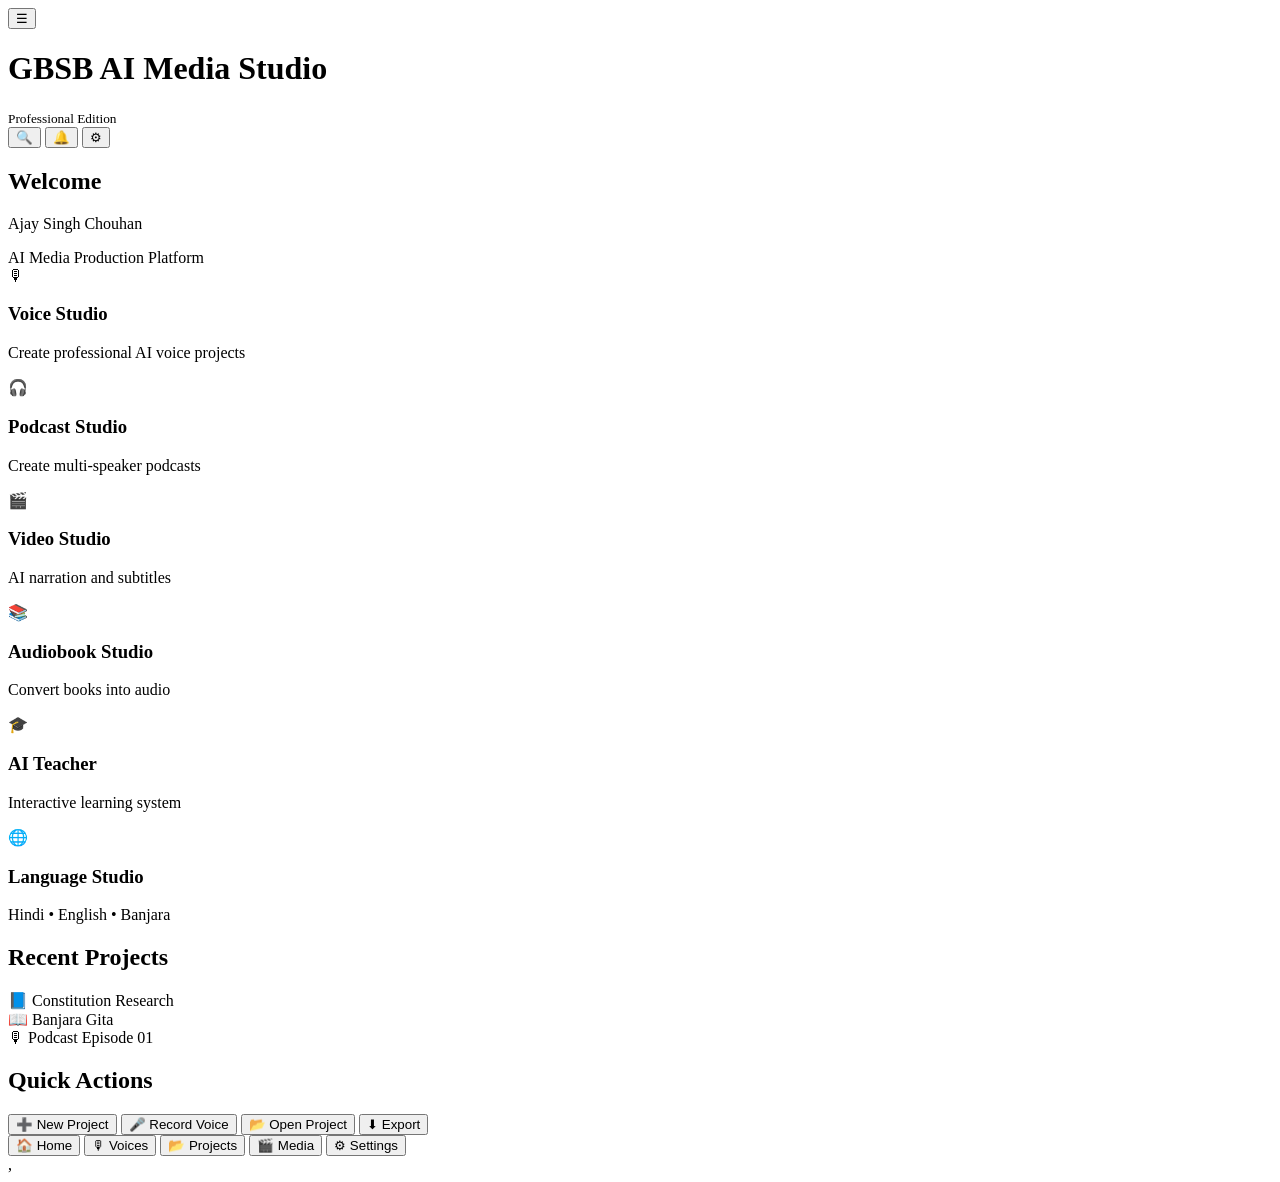
==== index.html @ da9046f4 "git add . git commit -m "Add dashboard index page" git push origin main Initial HTML structure for G" ====
<!DOCTYPE html>
<html lang="en">
<head>
    <meta charset="UTF-8">
    <meta name="viewport" content="width=device-width, initial-scale=1.0">
    <meta name="theme-color" content="#111827">

    <title>GBSB AI Media Studio</title>

    <link rel="manifest" href="manifest.json">

    <link rel="stylesheet" href="css/app.css">
    <link rel="stylesheet" href="css/dashboard.css">
    <link rel="stylesheet" href="css/voice-library.css">

    <script defer src="js/app.js"></script>
    <script defer src="js/dashboard.js"></script>
</head>

<body>

<header class="topbar">

    <button class="icon-btn">
        ☰
    </button>

    <div class="logo">

        <h1>GBSB AI Media Studio</h1>

        <small>Professional Edition</small>

    </div>

    <div class="top-actions">

        <button class="icon-btn">🔍</button>

        <button class="icon-btn">🔔</button>

        <button class="icon-btn">⚙</button>

    </div>

</header>

<main>

<section class="welcome-card">

<h2>Welcome</h2>

<p>Ajay Singh Chouhan</p>

<span>AI Media Production Platform</span>

</section>



<section class="dashboard-grid">

<div class="card">
🎙
<h3>Voice Studio</h3>
<p>Create professional AI voice projects</p>
</div>

<div class="card">
🎧
<h3>Podcast Studio</h3>
<p>Create multi-speaker podcasts</p>
</div>

<div class="card">
🎬
<h3>Video Studio</h3>
<p>AI narration and subtitles</p>
</div>

<div class="card">
📚
<h3>Audiobook Studio</h3>
<p>Convert books into audio</p>
</div>

<div class="card">
🎓
<h3>AI Teacher</h3>
<p>Interactive learning system</p>
</div>

<div class="card">
🌐
<h3>Language Studio</h3>
<p>Hindi • English • Banjara</p>
</div>

</section>



<section class="recent-projects">

<h2>Recent Projects</h2>

<div class="project-card">
📘 Constitution Research
</div>

<div class="project-card">
📖 Banjara Gita
</div>

<div class="project-card">
🎙 Podcast Episode 01
</div>

</section>



<section class="quick-actions">

<h2>Quick Actions</h2>

<button>➕ New Project</button>

<button>🎤 Record Voice</button>

<button>📂 Open Project</button>

<button>⬇ Export</button>

</section>

</main>



<nav class="bottom-nav">

<button>
🏠
<span>Home</span>
</button>

<button>
🎙
<span>Voices</span>
</button>

<button>
📂
<span>Projects</span>
</button>

<button>
🎬
<span>Media</span>
</button>

<button>
⚙
<span>Settings</span>
</button>

</nav>

</body>
  </html>,
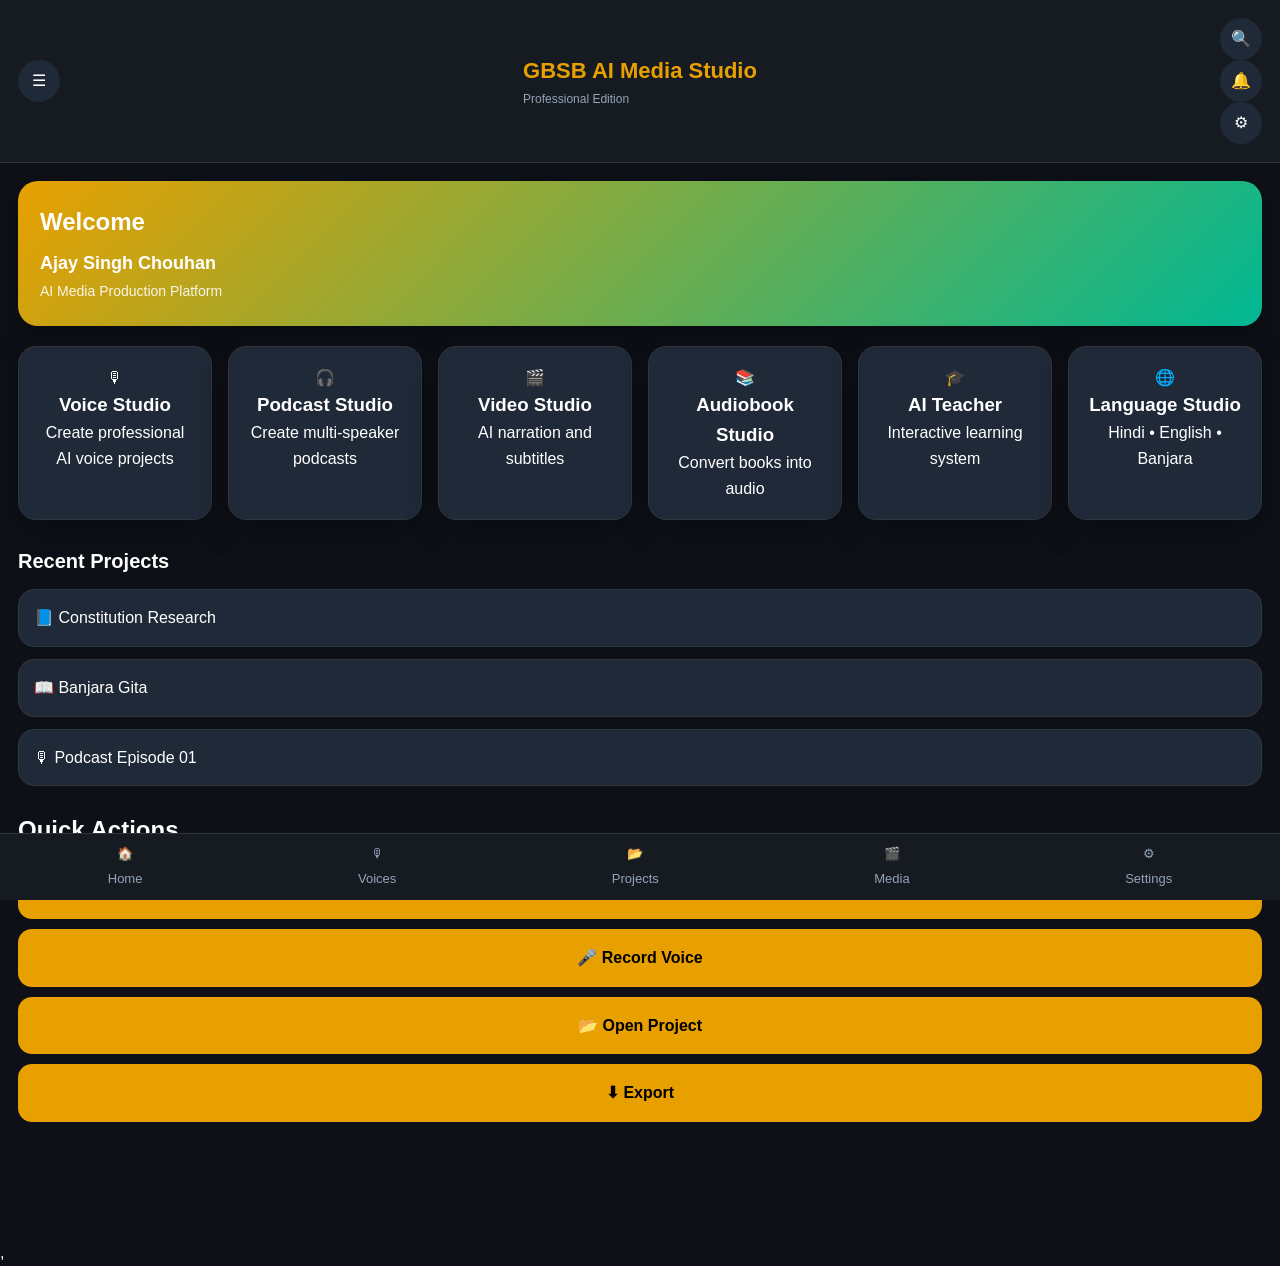
==== commit f23855ef: "Add onclick handlers to action buttons in index.html" ====
--- a/index.html
+++ b/index.html
@@ -125,14 +125,13 @@
 
 <h2>Quick Actions</h2>
 
-<button>➕ New Project</button>
+<button onclick="ProjectManager.create()">➕ New Project</button>
 
-<button>🎤 Record Voice</button>
+<button onclick="window.location.href='voices.html'">🎤 Record Voice</button>
 
-<button>📂 Open Project</button>
+<button onclick="ProjectManager.open()">📂 Open Project</button>
 
-<button>⬇ Export</button>
-
+<button onclick="ProjectManager.export()">⬇ Export</button>
 </section>
 
 </main>
--- a/css/app.css
+++ b/css/app.css
@@ -0,0 +1,204 @@
+/*
+=========================================================
+GBSB AI Media Studio
+Version : 0.1.0 Alpha
+Module  : Core Design System
+Author  : Ajay Singh Chouhan
+Organization : GBSB4U Publications
+License : MIT
+=========================================================
+*/
+
+/* ---------- Root Variables ---------- */
+
+:root{
+
+    --primary:#E8A000;
+    --secondary:#00B894;
+
+    --background:#0D1117;
+    --surface:#161B22;
+    --card:#1F2937;
+
+    --text:#FFFFFF;
+    --text-secondary:#94A3B8;
+
+    --success:#22C55E;
+    --warning:#F59E0B;
+    --danger:#EF4444;
+
+    --border:#30363D;
+
+    --radius:18px;
+
+    --shadow:0 10px 30px rgba(0,0,0,.35);
+
+    --transition:.30s ease;
+
+}
+
+/* ---------- Reset ---------- */
+
+*{
+
+margin:0;
+
+padding:0;
+
+box-sizing:border-box;
+
+}
+
+html{
+
+scroll-behavior:smooth;
+
+}
+
+body{
+
+background:var(--background);
+
+color:var(--text);
+
+font-family:
+
+"Segoe UI",
+
+"Noto Sans",
+
+"Noto Sans Devanagari",
+
+sans-serif;
+
+font-size:16px;
+
+line-height:1.6;
+
+}
+
+/* ---------- Links ---------- */
+
+a{
+
+color:inherit;
+
+text-decoration:none;
+
+}
+
+/* ---------- Images ---------- */
+
+img{
+
+max-width:100%;
+
+display:block;
+
+}
+
+/* ---------- Buttons ---------- */
+
+button{
+
+font:inherit;
+
+cursor:pointer;
+
+border:none;
+
+outline:none;
+
+transition:var(--transition);
+
+}
+
+.btn{
+
+padding:14px 18px;
+
+border-radius:var(--radius);
+
+font-weight:600;
+
+}
+
+.btn-primary{
+
+background:var(--primary);
+
+color:#000;
+
+}
+
+.btn-secondary{
+
+background:var(--secondary);
+
+color:#fff;
+
+}
+
+.btn-outline{
+
+background:transparent;
+
+border:1px solid var(--border);
+
+color:var(--text);
+
+}
+
+/* ---------- Cards ---------- */
+
+.card{
+
+background:var(--card);
+
+border:1px solid var(--border);
+
+border-radius:var(--radius);
+
+padding:18px;
+
+box-shadow:var(--shadow);
+
+}
+
+/* ---------- Utility Classes ---------- */
+
+.text-center{
+
+text-align:center;
+
+}
+
+.flex{
+
+display:flex;
+
+}
+
+.hidden{
+
+display:none;
+
+}
+
+/* ---------- Responsive ---------- */
+
+@media (max-width:768px){
+
+body{
+
+font-size:15px;
+
+}
+
+.card{
+
+padding:16px;
+
+}
+
+}
--- a/css/dashboard.css
+++ b/css/dashboard.css
@@ -0,0 +1,306 @@
+/*
+=========================================================
+GBSB AI Media Studio
+Version : 0.1.0 Alpha
+Module  : Dashboard
+Author  : Ajay Singh Chouhan
+Organization : GBSB4U Publications
+License : MIT
+=========================================================
+*/
+
+/* ===========================
+   TOP HEADER
+=========================== */
+
+.topbar{
+
+display:flex;
+
+align-items:center;
+
+justify-content:space-between;
+
+padding:18px;
+
+background:var(--surface);
+
+border-bottom:1px solid var(--border);
+
+position:sticky;
+
+top:0;
+
+z-index:100;
+
+}
+
+.logo h1{
+
+font-size:22px;
+
+font-weight:700;
+
+color:var(--primary);
+
+}
+
+.logo small{
+
+display:block;
+
+font-size:12px;
+
+color:var(--text-secondary);
+
+margin-top:2px;
+
+}
+
+.icon-btn{
+
+width:42px;
+
+height:42px;
+
+border-radius:50%;
+
+background:var(--card);
+
+color:var(--text);
+
+display:flex;
+
+align-items:center;
+
+justify-content:center;
+
+}
+
+/* ===========================
+   MAIN
+=========================== */
+
+main{
+
+padding:18px;
+
+}
+
+/* ===========================
+   WELCOME CARD
+=========================== */
+
+.welcome-card{
+
+background:linear-gradient(135deg,#E8A000,#00B894);
+
+padding:22px;
+
+border-radius:20px;
+
+color:#fff;
+
+margin-bottom:20px;
+
+box-shadow:var(--shadow);
+
+}
+
+.welcome-card h2{
+
+font-size:24px;
+
+margin-bottom:8px;
+
+}
+
+.welcome-card p{
+
+font-size:18px;
+
+font-weight:600;
+
+}
+
+.welcome-card span{
+
+font-size:14px;
+
+opacity:.9;
+
+}
+
+/* ===========================
+   DASHBOARD GRID
+=========================== */
+
+.dashboard-grid{
+
+display:grid;
+
+grid-template-columns:repeat(auto-fit,minmax(160px,1fr));
+
+gap:16px;
+
+margin-bottom:25px;
+
+}
+
+.dashboard-grid .card{
+
+text-align:center;
+
+cursor:pointer;
+
+transition:var(--transition);
+
+}
+
+.dashboard-grid .card:hover{
+
+transform:translateY(-4px);
+
+}
+
+/* ===========================
+   RECENT PROJECTS
+=========================== */
+
+.recent-projects{
+
+margin-bottom:25px;
+
+}
+
+.recent-projects h2{
+
+margin-bottom:12px;
+
+font-size:20px;
+
+}
+
+.project-card{
+
+background:var(--card);
+
+border:1px solid var(--border);
+
+border-radius:16px;
+
+padding:15px;
+
+margin-bottom:12px;
+
+}
+
+/* ===========================
+   QUICK ACTIONS
+=========================== */
+
+.quick-actions{
+
+margin-bottom:90px;
+
+}
+
+.quick-actions h2{
+
+margin-bottom:12px;
+
+}
+
+.quick-actions button{
+
+width:100%;
+
+padding:16px;
+
+margin-bottom:10px;
+
+border-radius:14px;
+
+background:var(--primary);
+
+color:#000;
+
+font-weight:600;
+
+}
+
+/* ===========================
+   BOTTOM NAVIGATION
+=========================== */
+
+.bottom-nav{
+
+position:fixed;
+
+left:0;
+
+right:0;
+
+bottom:0;
+
+display:flex;
+
+justify-content:space-around;
+
+background:var(--surface);
+
+border-top:1px solid var(--border);
+
+padding:10px 0;
+
+}
+
+.bottom-nav button{
+
+background:none;
+
+color:var(--text-secondary);
+
+display:flex;
+
+flex-direction:column;
+
+align-items:center;
+
+gap:4px;
+
+font-size:13px;
+
+}
+
+.bottom-nav button:hover{
+
+color:var(--primary);
+
+}
+
+/* ===========================
+   MOBILE
+=========================== */
+
+@media(max-width:768px){
+
+.dashboard-grid{
+
+grid-template-columns:1fr 1fr;
+
+}
+
+.logo h1{
+
+font-size:18px;
+
+}
+
+.welcome-card{
+
+padding:18px;
+
+}
+
+}
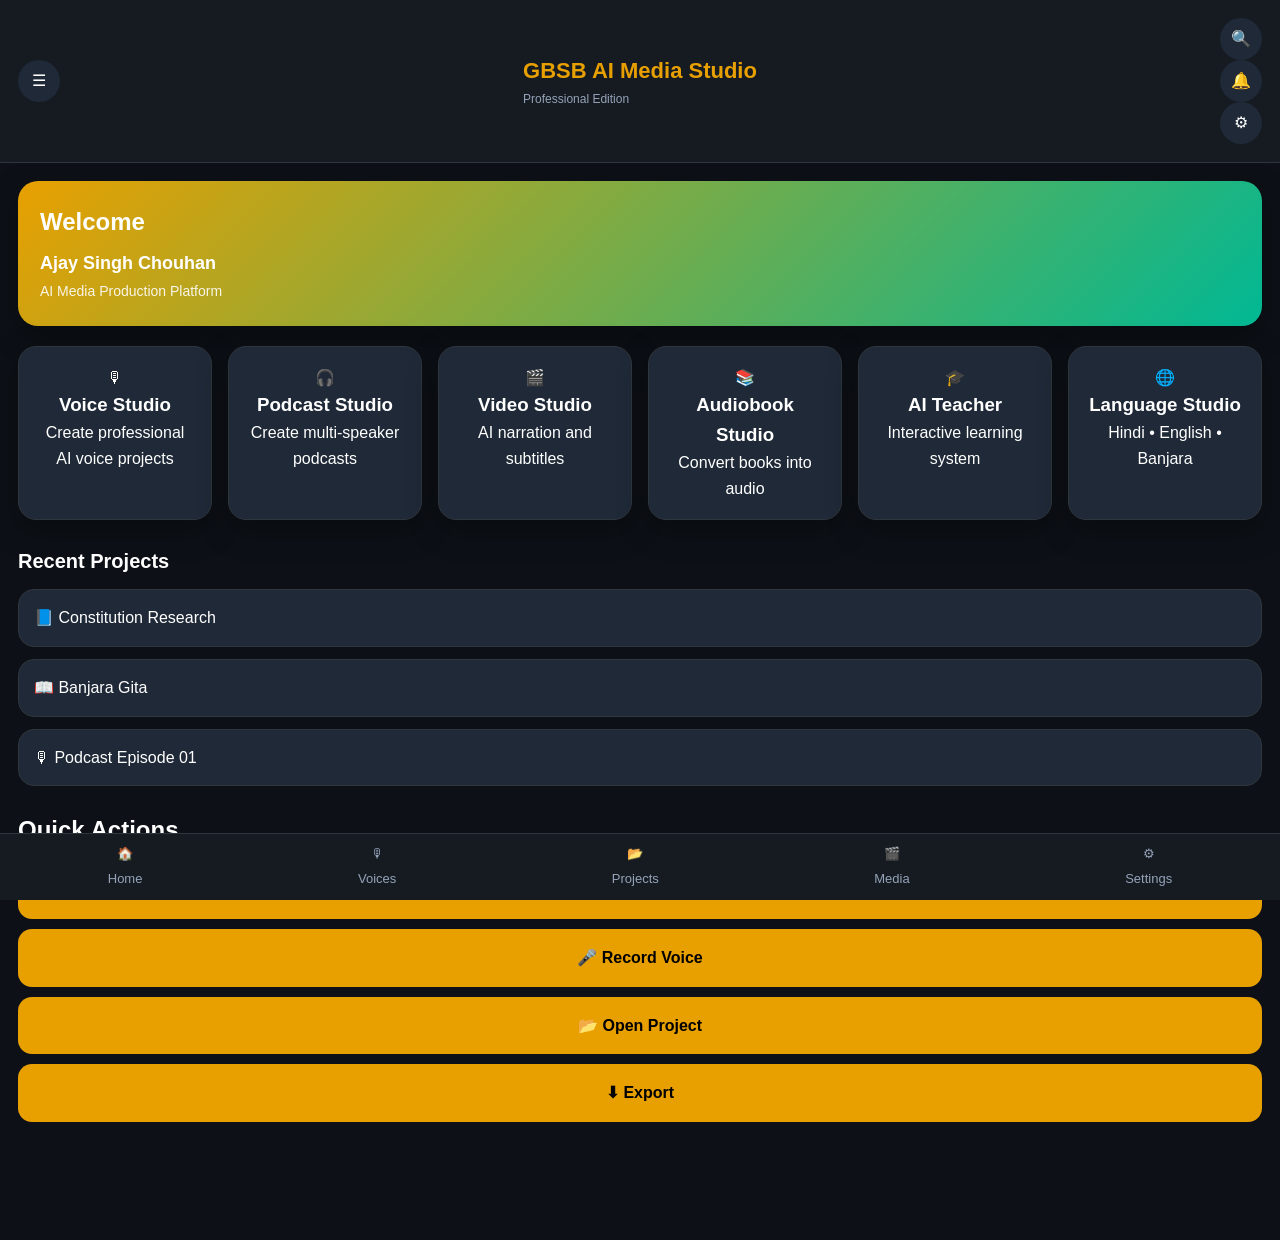
==== commit 31c7b903: "Include JavaScript files in index.html Added multiple script tags for JavaScript files." ====
--- a/index.html
+++ b/index.html
@@ -166,6 +166,10 @@
 </button>
 
 </nav>
-
+<script src="js/storage.js"></script>
+<script src="js/router.js"></script>
+<script src="js/projects.js"></script>
+<script src="js/voices.js"></script>
+<script src="js/tts-engine.js"></script>
 </body>
-  </html>,
+  </html
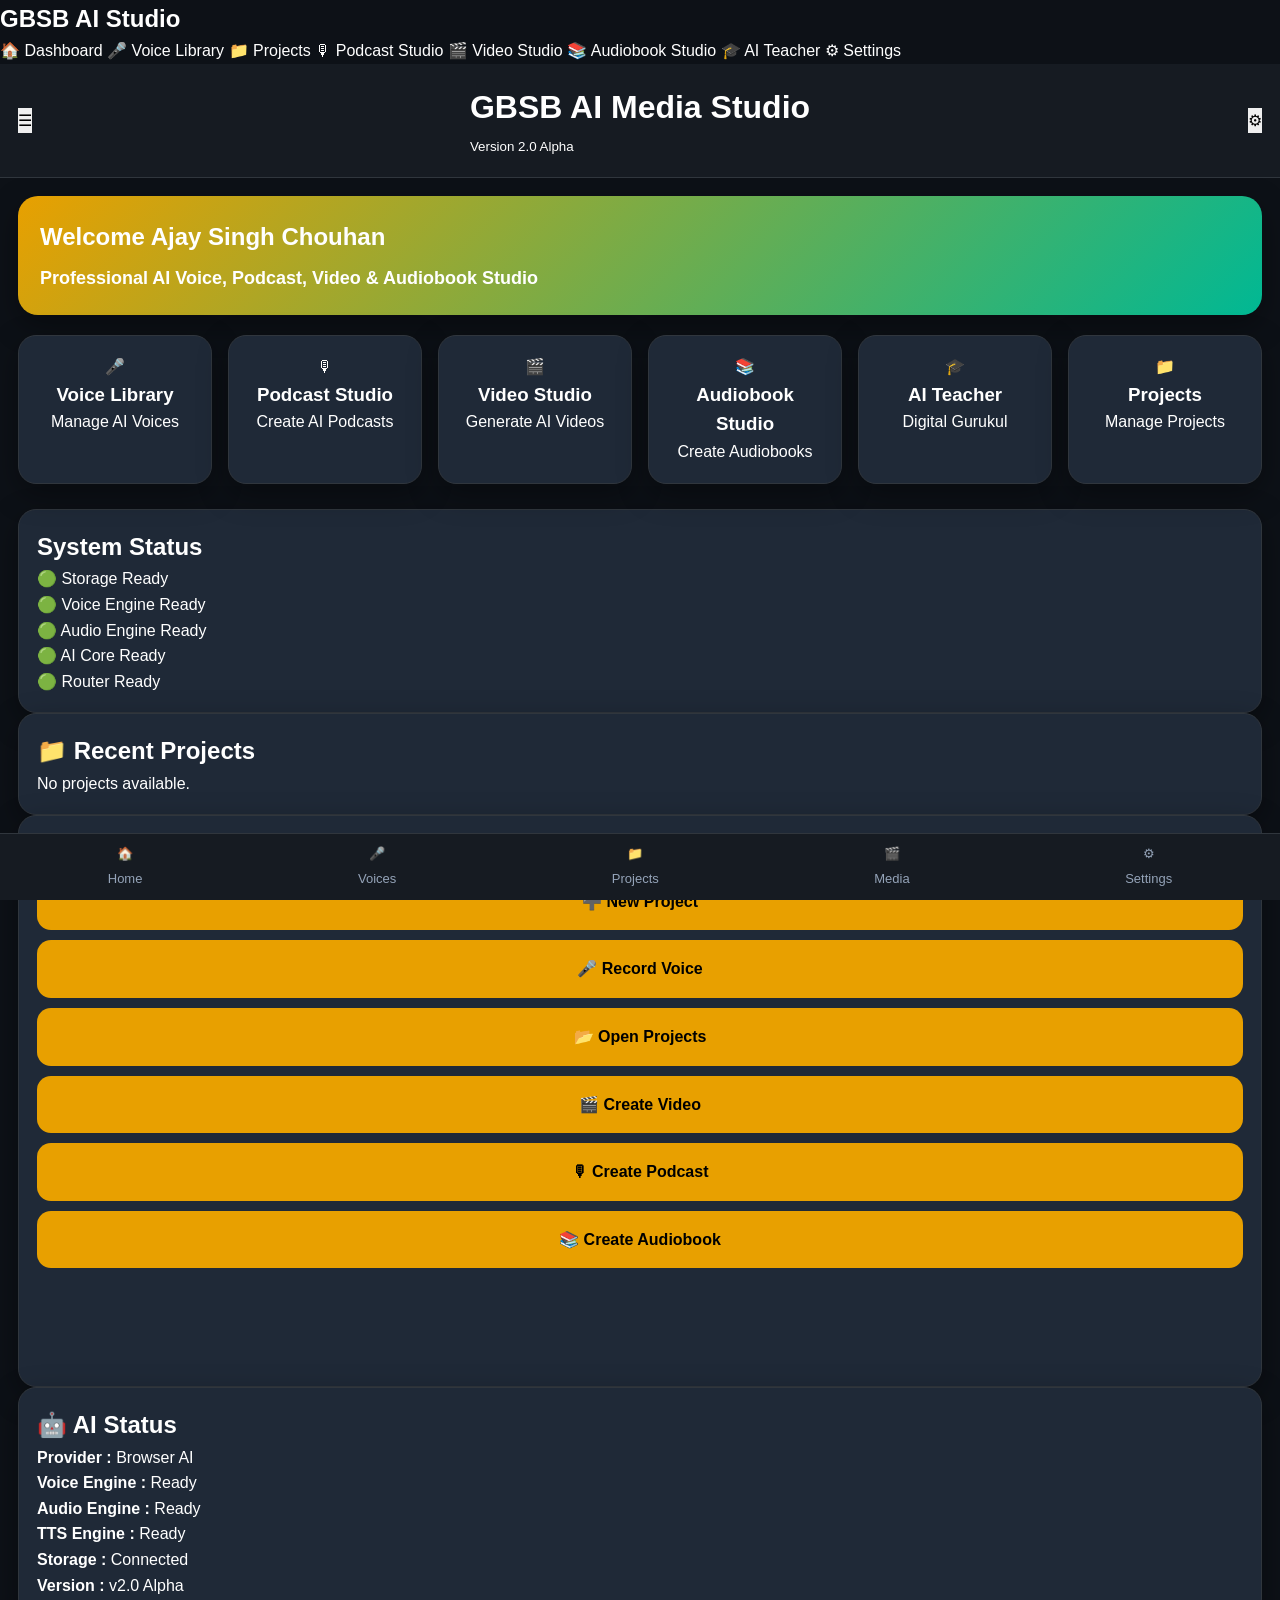
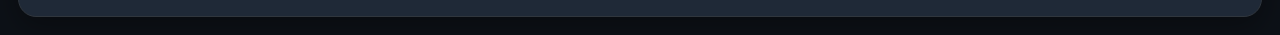
==== commit 5c09c630: "Update index.html" ====
--- a/index.html
+++ b/index.html
@@ -1,175 +1,498 @@
 <!DOCTYPE html>
 <html lang="en">
+
 <head>
-    <meta charset="UTF-8">
-    <meta name="viewport" content="width=device-width, initial-scale=1.0">
-    <meta name="theme-color" content="#111827">
-
-    <title>GBSB AI Media Studio</title>
-
-    <link rel="manifest" href="manifest.json">
-
-    <link rel="stylesheet" href="css/app.css">
-    <link rel="stylesheet" href="css/dashboard.css">
-    <link rel="stylesheet" href="css/voice-library.css">
-
-    <script defer src="js/app.js"></script>
-    <script defer src="js/dashboard.js"></script>
+
+<meta charset="UTF-8">
+
+<meta name="viewport"
+content="width=device-width, initial-scale=1.0">
+
+<meta name="theme-color" content="#E8A000">
+
+<title>GBSB AI Media Studio</title>
+
+<link rel="manifest" href="manifest.json">
+
+<link rel="stylesheet" href="css/app.css">
+
+<link rel="stylesheet" href="css/dashboard.css">
+
 </head>
 
 <body>
 
+<!-- =========================
+SIDEBAR
+========================== -->
+
+<aside id="sidebar" class="sidebar">
+
+<h2>GBSB AI Studio</h2>
+
+<nav>
+
+<a href="index.html">🏠 Dashboard</a>
+
+<a href="voices.html">🎤 Voice Library</a>
+
+<a href="projects.html">📁 Projects</a>
+
+<a href="podcast.html">🎙 Podcast Studio</a>
+
+<a href="video.html">🎬 Video Studio</a>
+
+<a href="audiobook.html">📚 Audiobook Studio</a>
+
+<a href="teacher.html">🎓 AI Teacher</a>
+
+<a href="settings.html">⚙ Settings</a>
+
+</nav>
+
+</aside>
+
+<!-- =========================
+TOP HEADER
+========================== -->
+
 <header class="topbar">
 
-    <button class="icon-btn">
-        ☰
-    </button>
-
-    <div class="logo">
-
-        <h1>GBSB AI Media Studio</h1>
-
-        <small>Professional Edition</small>
-
-    </div>
-
-    <div class="top-actions">
-
-        <button class="icon-btn">🔍</button>
-
-        <button class="icon-btn">🔔</button>
-
-        <button class="icon-btn">⚙</button>
-
-    </div>
+<button onclick="UI.toggle('sidebar')">
+
+☰
+
+</button>
+
+<div>
+
+<h1>
+
+GBSB AI Media Studio
+
+</h1>
+
+<small>
+
+Version 2.0 Alpha
+
+</small>
+
+</div>
+
+<button onclick="Router.go('settings')">
+
+⚙
+
+</button>
 
 </header>
 
+<!-- =========================
+MAIN
+========================== -->
+
 <main>
 
 <section class="welcome-card">
 
-<h2>Welcome</h2>
-
-<p>Ajay Singh Chouhan</p>
-
-<span>AI Media Production Platform</span>
+<h2>
+
+Welcome Ajay Singh Chouhan
+
+</h2>
+
+<p>
+
+Professional AI Voice, Podcast,
+
+Video & Audiobook Studio
+
+</p>
 
 </section>
-
-
+<!-- =========================
+AI STUDIO MODULES
+========================== -->
 
 <section class="dashboard-grid">
 
-<div class="card">
+<div class="card"
+onclick="Router.go('voices')">
+
+<div class="icon">
+
+🎤
+
+</div>
+
+<h3>
+
+Voice Library
+
+</h3>
+
+<p>
+
+Manage AI Voices
+
+</p>
+
+</div>
+
+<div class="card"
+onclick="Router.go('podcast')">
+
+<div class="icon">
+
 🎙
-<h3>Voice Studio</h3>
-<p>Create professional AI voice projects</p>
-</div>
-
-<div class="card">
-🎧
-<h3>Podcast Studio</h3>
-<p>Create multi-speaker podcasts</p>
-</div>
-
-<div class="card">
+
+</div>
+
+<h3>
+
+Podcast Studio
+
+</h3>
+
+<p>
+
+Create AI Podcasts
+
+</p>
+
+</div>
+
+<div class="card"
+onclick="Router.go('video')">
+
+<div class="icon">
+
 🎬
-<h3>Video Studio</h3>
-<p>AI narration and subtitles</p>
-</div>
-
-<div class="card">
+
+</div>
+
+<h3>
+
+Video Studio
+
+</h3>
+
+<p>
+
+Generate AI Videos
+
+</p>
+
+</div>
+
+<div class="card"
+onclick="Router.go('audiobook')">
+
+<div class="icon">
+
 📚
-<h3>Audiobook Studio</h3>
-<p>Convert books into audio</p>
-</div>
-
-<div class="card">
+
+</div>
+
+<h3>
+
+Audiobook Studio
+
+</h3>
+
+<p>
+
+Create Audiobooks
+
+</p>
+
+</div>
+
+<div class="card"
+onclick="Router.go('teacher')">
+
+<div class="icon">
+
 🎓
-<h3>AI Teacher</h3>
-<p>Interactive learning system</p>
-</div>
-
-<div class="card">
-🌐
-<h3>Language Studio</h3>
-<p>Hindi • English • Banjara</p>
+
+</div>
+
+<h3>
+
+AI Teacher
+
+</h3>
+
+<p>
+
+Digital Gurukul
+
+</p>
+
+</div>
+
+<div class="card"
+onclick="Router.go('projects')">
+
+<div class="icon">
+
+📁
+
+</div>
+
+<h3>
+
+Projects
+
+</h3>
+
+<p>
+
+Manage Projects
+
+</p>
+
 </div>
 
 </section>
 
-
-
-<section class="recent-projects">
-
-<h2>Recent Projects</h2>
-
-<div class="project-card">
-📘 Constitution Research
-</div>
-
-<div class="project-card">
-📖 Banjara Gita
-</div>
-
-<div class="project-card">
-🎙 Podcast Episode 01
-</div>
+<!-- =========================
+SYSTEM STATUS
+========================== -->
+
+<section class="card">
+
+<h2>
+
+System Status
+
+</h2>
+
+<p>
+
+🟢 Storage Ready
+
+</p>
+
+<p>
+
+🟢 Voice Engine Ready
+
+</p>
+
+<p>
+
+🟢 Audio Engine Ready
+
+</p>
+
+<p>
+
+🟢 AI Core Ready
+
+</p>
+
+<p>
+
+🟢 Router Ready
+
+</p>
 
 </section>
-
-
-
-<section class="quick-actions">
-
-<h2>Quick Actions</h2>
-
-<button onclick="ProjectManager.create()">➕ New Project</button>
-
-<button onclick="window.location.href='voices.html'">🎤 Record Voice</button>
-
-<button onclick="ProjectManager.open()">📂 Open Project</button>
-
-<button onclick="ProjectManager.export()">⬇ Export</button>
+<!-- =========================
+RECENT PROJECTS
+========================== -->
+
+<section class="card">
+
+<h2>📁 Recent Projects</h2>
+
+<div id="recentProjects">
+
+<p>No projects available.</p>
+
+</div>
+
 </section>
 
+<!-- =========================
+QUICK ACTIONS
+========================== -->
+
+<section class="card">
+
+<h2>⚡ Quick Actions</h2>
+
+<div class="quick-actions">
+
+<button onclick="ProjectManager.create({
+name:'New Project'
+})">
+
+➕ New Project
+
+</button>
+
+<button onclick="Router.go('voices')">
+
+🎤 Record Voice
+
+</button>
+
+<button onclick="Router.go('projects')">
+
+📂 Open Projects
+
+</button>
+
+<button onclick="Router.go('video')">
+
+🎬 Create Video
+
+</button>
+
+<button onclick="Router.go('podcast')">
+
+🎙 Create Podcast
+
+</button>
+
+<button onclick="Router.go('audiobook')">
+
+📚 Create Audiobook
+
+</button>
+
+</div>
+
+</section>
+
+<!-- =========================
+AI STATUS
+========================== -->
+
+<section class="card">
+
+<h2>🤖 AI Status</h2>
+
+<p><strong>Provider :</strong> Browser AI</p>
+
+<p><strong>Voice Engine :</strong> Ready</p>
+
+<p><strong>Audio Engine :</strong> Ready</p>
+
+<p><strong>TTS Engine :</strong> Ready</p>
+
+<p><strong>Storage :</strong> Connected</p>
+
+<p><strong>Version :</strong> v2.0 Alpha</p>
+
+    </section>
+    <!-- =========================
+BOTTOM NAVIGATION
+========================== -->
+
 </main>
 
-
-
 <nav class="bottom-nav">
 
-<button>
+<button onclick="Router.go('home')">
+
 🏠
+
 <span>Home</span>
-</button>
-
-<button>
-🎙
+
+</button>
+
+<button onclick="Router.go('voices')">
+
+🎤
+
 <span>Voices</span>
-</button>
-
-<button>
-📂
+
+</button>
+
+<button onclick="Router.go('projects')">
+
+📁
+
 <span>Projects</span>
-</button>
-
-<button>
+
+</button>
+
+<button onclick="Router.go('video')">
+
 🎬
+
 <span>Media</span>
-</button>
-
-<button>
+
+</button>
+
+<button onclick="Router.go('settings')">
+
 ⚙
+
 <span>Settings</span>
+
 </button>
 
 </nav>
+
+<!-- =========================
+JAVASCRIPT
+========================== -->
+
+<script src="js/config.js"></script>
+
 <script src="js/storage.js"></script>
+
 <script src="js/router.js"></script>
-<script src="js/projects.js"></script>
-<script src="js/voices.js"></script>
+
+<script src="js/ui.js"></script>
+
+<script src="js/auth.js"></script>
+
+<script src="js/api.js"></script>
+
+<script src="js/project-manager.js"></script>
+
+<script src="js/voice-engine.js"></script>
+
+<script src="js/audio-engine.js"></script>
+
 <script src="js/tts-engine.js"></script>
+
+<script src="js/ai-core.js"></script>
+
+<script src="js/dashboard.js"></script>
+
+<script>
+
+if("serviceWorker" in navigator){
+
+window.addEventListener("load",()=>{
+
+navigator.serviceWorker.register("./service-worker.js")
+
+.then(()=>{
+
+console.log("Service Worker Registered");
+
+})
+
+.catch(err=>{
+
+console.error(err);
+
+});
+
+});
+
+}
+
+</script>
+
 </body>
-  </html
+
+</html>
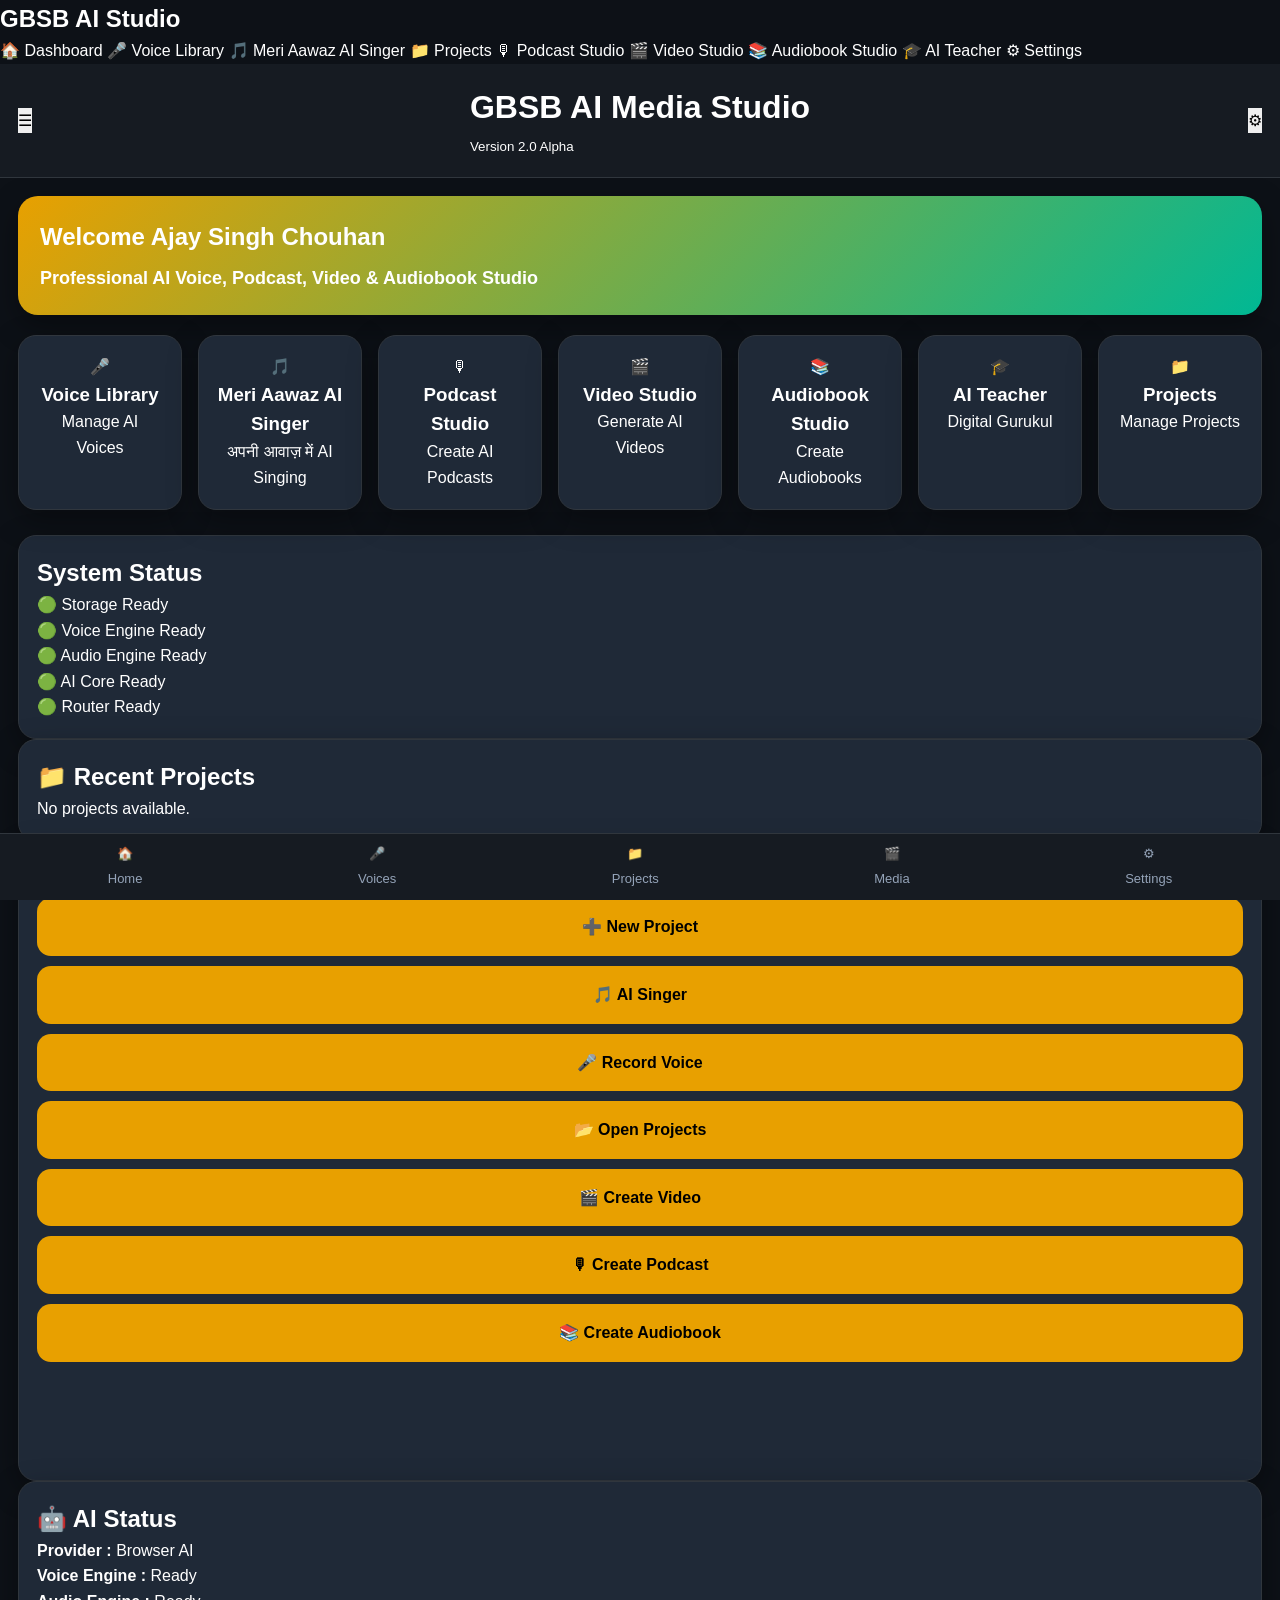
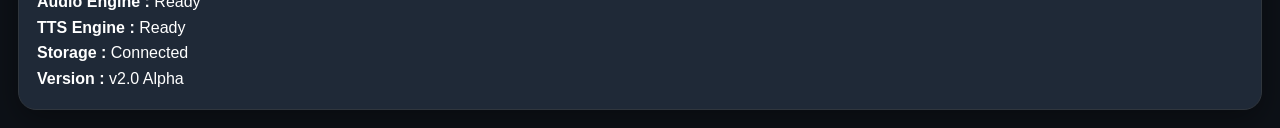
==== commit 1358f313: "Link Meri Aawaz AI Singer from dashboard" ====
--- a/index.html
+++ b/index.html
@@ -36,6 +36,8 @@
 
 <a href="voices.html">🎤 Voice Library</a>
 
+<a href="singer.html">🎵 Meri Aawaz AI Singer</a>
+
 <a href="projects.html">📁 Projects</a>
 
 <a href="podcast.html">🎙 Podcast Studio</a>
@@ -139,6 +141,8 @@
 </p>
 
 </div>
+
+<div class="card" onclick="window.location.href='singer.html'"><div class="icon">🎵</div><h3>Meri Aawaz AI Singer</h3><p>अपनी आवाज़ में AI Singing</p></div>
 
 <div class="card"
 onclick="Router.go('podcast')">
@@ -334,6 +338,10 @@
 
 </button>
 
+<button onclick="window.location.href='singer.html'">
+
+🎵 AI Singer</button>
+
 <button onclick="Router.go('voices')">
 
 🎤 Record Voice
